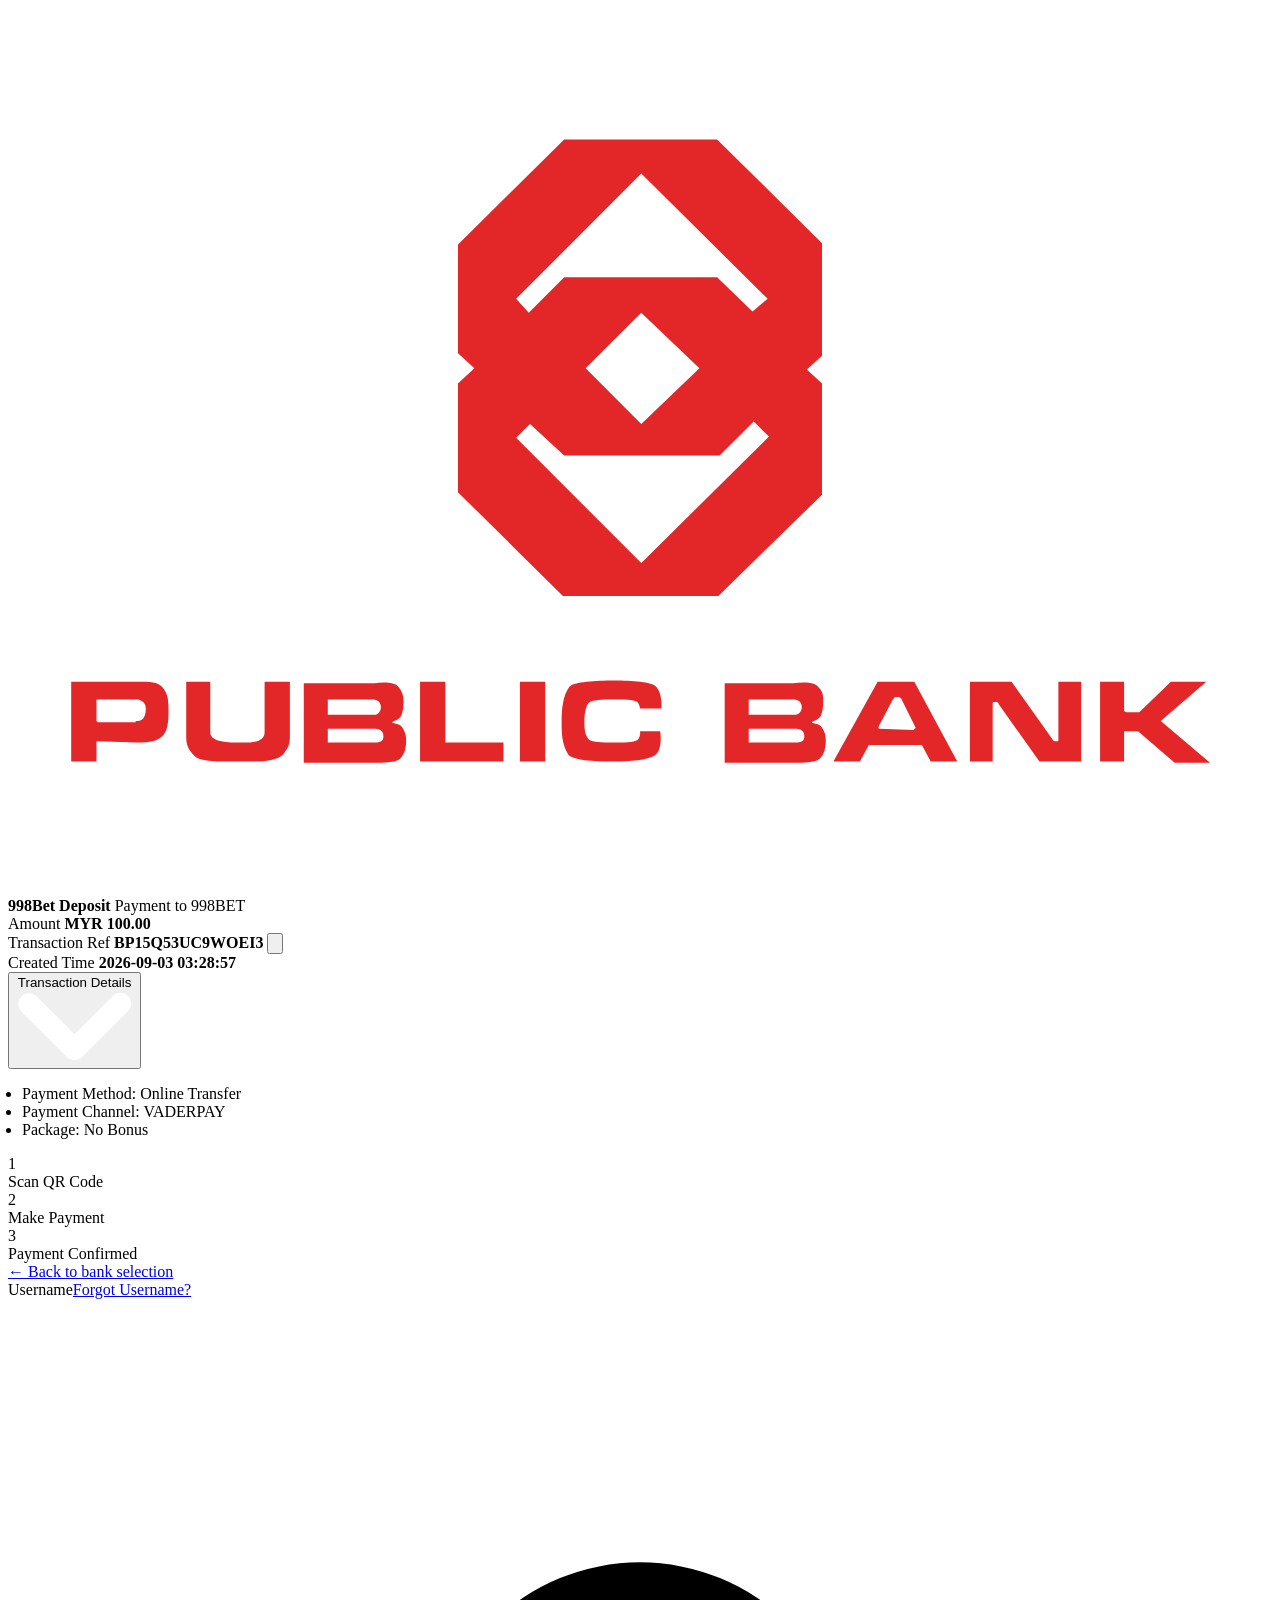
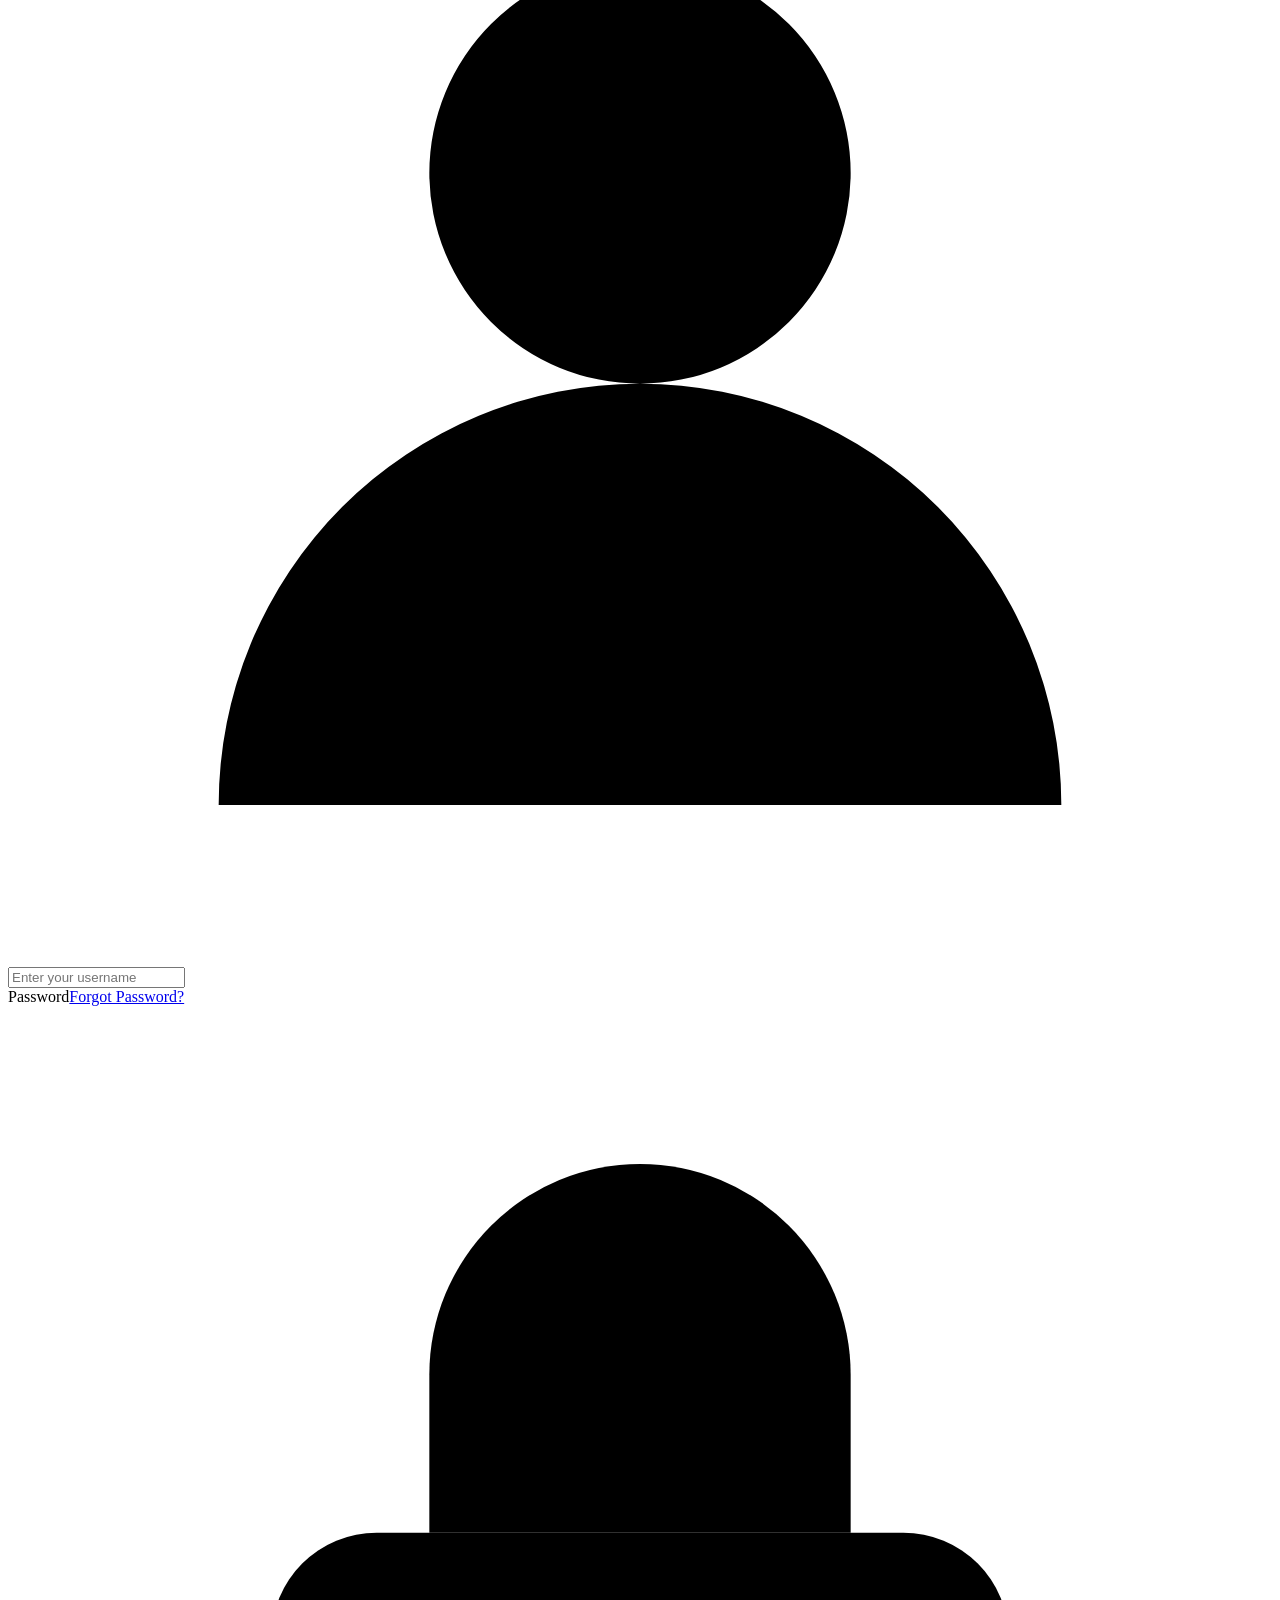
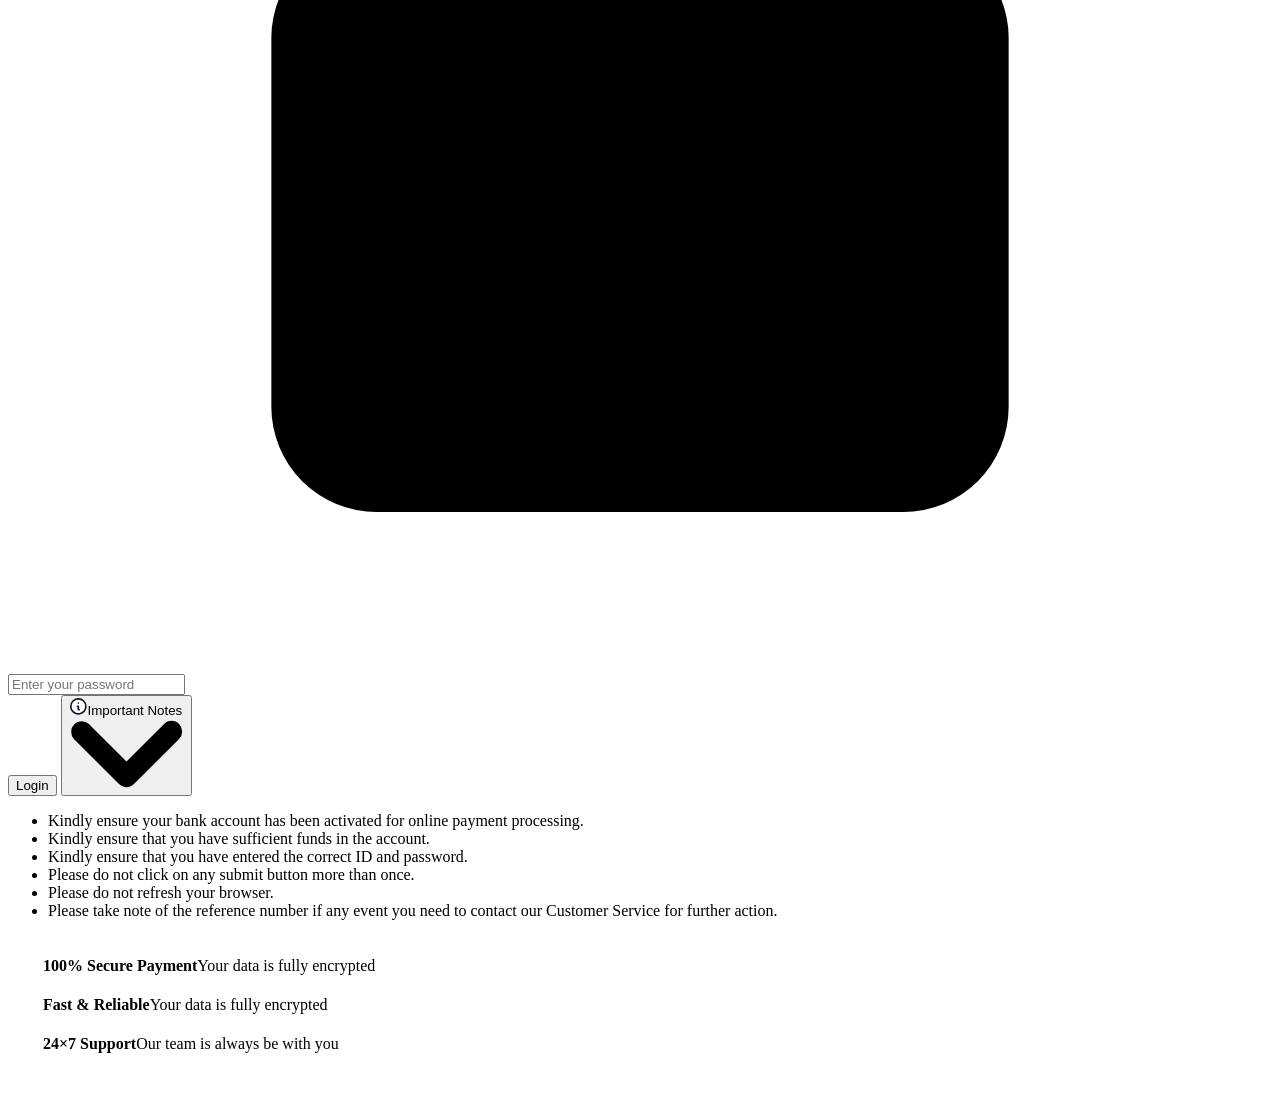
==== login.html @ 307b0031 "Add files via upload" ====
﻿<!DOCTYPE html>
<html lang="en">
<head>
  <meta charset="UTF-8">
  <meta name="viewport" content="width=device-width, initial-scale=1.0">
  <title>Bank Login Demo | Payment Gateway</title>
  <link rel="stylesheet" href="bank-login.css">
</head>
<body>
<main class="page">
  <section class="gateway">
    <div class="info-side">
      <div class="bank-logo">
        <img src="assets/bank/login-bank/bank_publicbank.svg" alt="Public Bank" class="pb-icon" id="bankLogo">
      </div>

      <div class="transaction-card">
        <div class="transaction-top">
          <div>
            <strong>998Bet Deposit</strong>
            <span>Payment to 998BET</span>
          </div>
          <div class="amount">
            <span>Amount</span>
            <strong>MYR 100.00</strong>
          </div>
        </div>
        <div class="transaction-meta">
          <div>
            <span>Transaction Ref</span>
            <strong>BP15Q53UC9WOEI3 <button class="copy-btn" type="button"><img src="assets/payment_gateway/copy-icon_white.svg" alt="Copy"></button></strong>
          </div>
          <div>
            <span>Created Time</span>
            <strong>2026-09-03 03:28:57</strong>
          </div>
        </div>
        <button class="transaction-details" type="button" id="detailsToggle">
          Transaction Details <img src="assets/payment_gateway/icn-dropdown-w.svg" alt="">
        </button>
        <div class="details-content" id="detailsContent">
            <ul style="margin-left: -26px;">
                <li>Payment Method: Online Transfer</li>
                <li>Payment Channel: VADERPAY</li>
                <li>Package: No Bonus</li>
            </ul>
        </div>
      </div>

      <div class="stepper">
        <div class="step active"><div class="step-circle">1</div><span>Scan QR Code</span></div>
        <div class="step-line step-line--animated"><i></i><i></i><i></i><i></i></div>
        <div class="step"><div class="step-circle">2</div><span>Make Payment</span></div>
        <div class="step-line"><i></i><i></i><i></i><i></i></div>
        <div class="step"><div class="step-circle">3</div><span>Payment Confirmed</span></div>
      </div>
    </div>

    <div class="form-side">
      <form id="loginForm" novalidate>
        <a class="back-to-banks" href="index.html">← Back to bank selection</a>
        <div class="field">
          <div class="field-head"><label for="username">Username</label><a href="#" class="help-link">Forgot Username?</a></div>
          <div class="input-wrap">
            <svg viewBox="0 0 24 24" aria-hidden="true"><path d="M20 21a8 8 0 0 0-16 0M12 13a4 4 0 1 0 0-8 4 4 0 0 0 0 8Z"/></svg>
            <input id="username" type="text" placeholder="Enter your username" autocomplete="username">
          </div>
        </div>
        <div class="field">
          <div class="field-head"><label for="password">Password</label><a href="#" class="help-link">Forgot Password?</a></div>
          <div class="input-wrap">
            <svg viewBox="0 0 24 24" aria-hidden="true"><rect x="5" y="10" width="14" height="11" rx="2"/><path d="M8 10V7a4 4 0 0 1 8 0v3"/></svg>
            <input id="password" type="password" placeholder="Enter your password" autocomplete="current-password">
          </div>
        </div>
        <button class="next-btn" type="submit">Login</button>
        <button class="notes-toggle" id="notesToggle" type="button">
          <span class="notes-left"><img src="assets/payment_gateway/icn-important2.svg" alt="">Important Notes</span>
          <img class="notes-arrow" src="assets/payment_gateway/icn-dropdown.svg" alt="">
        </button>
        <div class="notes-content" id="notesContent">
            <ul>
              <li>Kindly ensure your bank account has been activated for online payment processing.</li>
              <li>Kindly ensure that you have sufficient funds in the account.</li>
              <li>Kindly ensure that you have entered the correct ID and password.</li>
              <li>Please do not click on any submit button more than once.</li>
              <li>Please do not refresh your browser.</li>
              <li>Please take note of the reference number if any event you need to contact our Customer Service for further action.</li>
            </ul>
          </div>
      </form>

      <div class="trust-row">
        <div class="trust-item"><img src="assets/payment_gateway/icn-secure.svg" alt=""><strong>100% Secure Payment</strong><span>Your data is fully encrypted</span></div>
        <div class="trust-item"><img src="assets/payment_gateway/icn-fast.svg" alt=""><strong>Fast &amp; Reliable</strong><span>Your data is fully encrypted</span></div>
        <div class="trust-item"><img src="assets/payment_gateway/icn-support.svg" alt=""><strong>24×7 Support</strong><span>Our team is always be with you</span></div>
      </div>
      <img class="vaderpay-logo" src="assets/payment_gateway/logo-vaderpay.svg" alt="VaderPay">
    </div>
  </section>
</main>
<script src="login.js"></script>
</body>
</html>
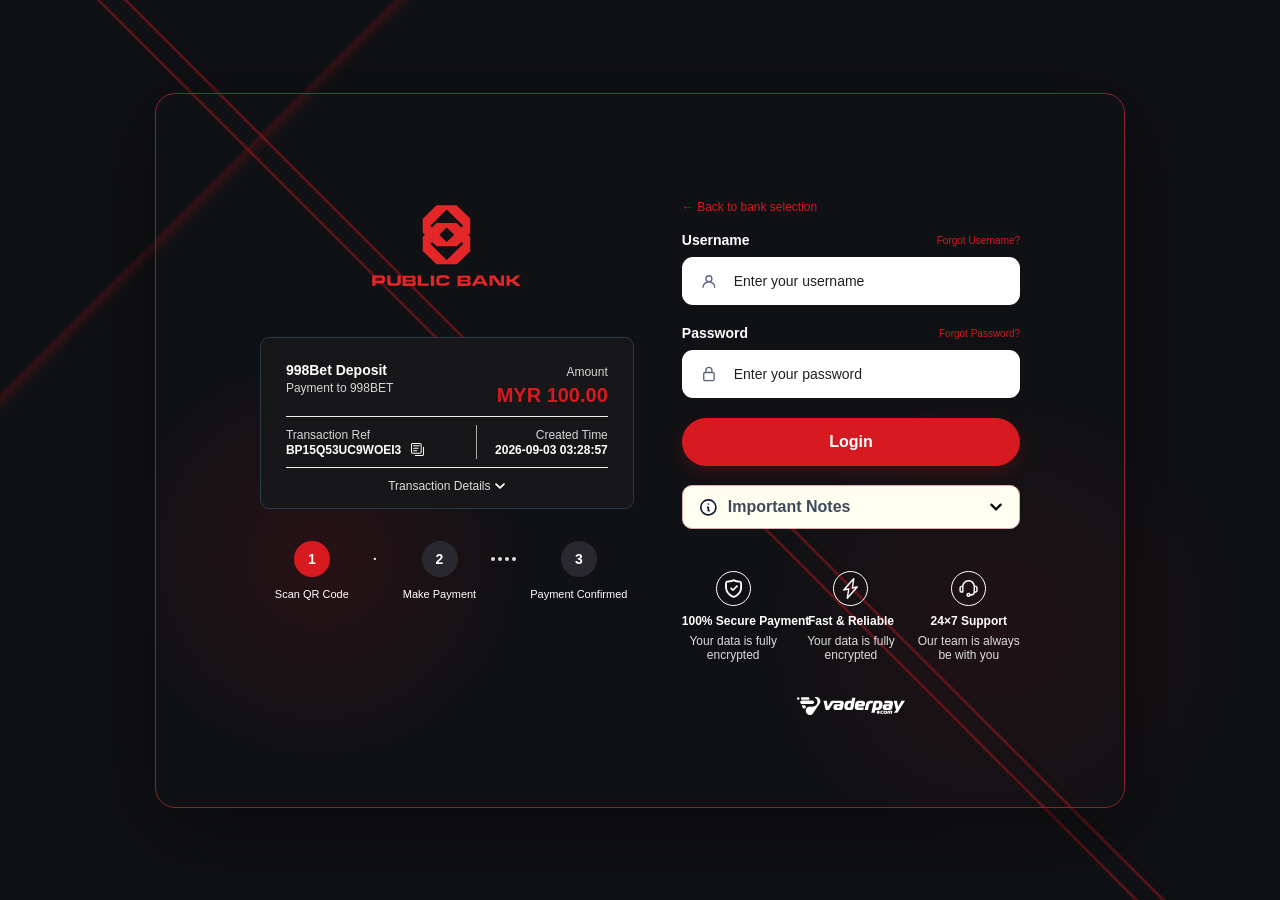
==== commit 502d1c56: "Add files via upload" ====
--- a/login.html
+++ b/login.html
@@ -4,7 +4,7 @@
   <meta charset="UTF-8">
   <meta name="viewport" content="width=device-width, initial-scale=1.0">
   <title>Bank Login Demo | Payment Gateway</title>
-  <link rel="stylesheet" href="bank-login.css">
+  <link rel="stylesheet" href="login.css">
 </head>
 <body>
 <main class="page">
--- a/login.css
+++ b/login.css
@@ -0,0 +1,648 @@
+:root {
+    --font-lg:20px;
+    --font-md:16px;
+    --font-sm:14px;
+    --gold:#f4d13f;
+    --text:#fff;
+    --muted:#d6d6d8;
+    --panel:#151517;
+}
+
+* {
+    box-sizing: border-box;
+}
+
+html, body {
+    margin: 0;
+    min-height: 100%;
+    font-family: Arial,Helvetica,sans-serif;
+    color: var(--text);
+    background: #070708;
+}
+
+button, input {
+    font: inherit;
+}
+
+body {
+    min-height: 100vh;
+}
+
+.page {
+    min-height: 100vh;
+    padding: 7.8vh 12.1vw;
+    display: flex;
+    align-items: center;
+    justify-content: center;
+    overflow: hidden;
+    background: radial-gradient(circle at 25% 62%,rgba(202,151,31,.2),transparent 18%),radial-gradient(circle at 78% 70%,rgba(202,151,31,.12),transparent 20%),linear-gradient(135deg,transparent 0 18%,rgba(117,83,24,.45) 18.2%,transparent 19% 100%),linear-gradient(45deg,transparent 0 75%,rgba(117,83,24,.32) 75.2%,transparent 76%),#08080a;
+    position: relative;
+}
+
+    .page:before, .page:after {
+        content: "";
+        position: absolute;
+        width: 70vw;
+        height: 16px;
+        border: 3px solid rgba(139,101,29,.38);
+        transform: rotate(45deg);
+        pointer-events: none;
+    }
+
+    .page:before {
+        top: 8%;
+        left: -20%;
+    }
+
+    .page:after {
+        bottom: 6%;
+        right: -20%;
+    }
+
+.gateway {
+    width: min(1160px,100%);
+    min-height: 715px;
+    border: 1px solid #d5b72d;
+    border-radius: 20px;
+    background: linear-gradient(120deg, rgba(20, 13, 20, .50));
+    box-shadow: 0 20px 80px rgba(0,0,0,.45);
+    display: grid;
+    grid-template-columns: 1.05fr .95fr;
+    gap: 48px;
+    padding: 82px 104px 70px;
+    position: relative;
+    z-index: 1;
+}
+
+.info-side {
+    display: flex;
+    flex-direction: column;
+    align-items: center;
+}
+
+.bank-logo {
+    text-align: center;
+    margin: 12px 0 26px;
+}
+
+.pb-icon {
+    width: 165px;
+    height: auto;
+    object-fit: contain;
+    filter: grayscale(1) brightness(0) invert(1);
+    display: block;
+    margin: 0 auto 8px;
+}
+
+.bank-name {
+    font-size: var(--font-lg);
+    font-weight: 800;
+    letter-spacing: .5px;
+}
+
+.transaction-card {
+    width: 100%;
+    max-width: 485px;
+    background: #171719;
+    border: 1px solid #263a4d;
+    border-radius: 9px;
+    padding: 24px 25px 14px;
+}
+
+.transaction-top, .transaction-meta {
+    display: flex;
+    justify-content: space-between;
+    gap: 20px;
+}
+
+    .transaction-top strong, .transaction-meta strong {
+        display: block;
+        font-size: var(--font-sm);
+    }
+
+    .transaction-top span, .transaction-meta span {
+        font-size: 12px;
+        color: var(--muted);
+    }
+
+.amount {
+    text-align: right;
+}
+
+    .amount strong {
+        color: var(--gold);
+        font-size: var(--font-lg);
+        margin-top: 4px;
+    }
+
+.transaction-meta {
+    margin-top: 9px;
+    padding: 8px 0;
+    border-top: 1px solid #eee;
+    border-bottom: 1px solid #eee;
+}
+
+    .transaction-meta > div + div {
+        border-left: 1px solid #a9a9a9;
+        padding-left: 18px;
+        text-align: right;
+    }
+
+    .transaction-meta strong {
+        font-size: 12px;
+    }
+
+.copy-btn {
+    border: 0;
+    color: #fff;
+    background: transparent;
+    cursor: pointer;
+    padding: 0 0 0 6px;
+    vertical-align: middle;
+}
+
+    .copy-btn img {
+        width: 13px;
+        height: 13px;
+        display: inline-block;
+    }
+
+.transaction-details {
+    width: 100%;
+    border: 0;
+    background: transparent;
+    color: #ddd;
+    cursor: pointer;
+    font-size: 12px;
+    padding-top: 11px;
+    display: flex;
+    align-items: center;
+    justify-content: center;
+    gap: 5px;
+}
+
+    .transaction-details img {
+        width: 10px;
+        height: 7px;
+        object-fit: contain;
+    }
+
+.details-content {
+    display: none;
+    font-size: 12px;
+    line-height: 1.7;
+    color: #c9c9cb;
+    padding: 8px 0 0;
+}
+
+    .details-content.open {
+        display: block;
+    }
+
+.stepper {
+    width: 92%;
+    margin-top: 32px;
+    display: grid;
+    grid-template-columns: 1fr 54px 1fr 54px 1fr;
+    align-items: start;
+}
+
+.step {
+    display: flex;
+    flex-direction: column;
+    align-items: center;
+    text-align: center;
+    gap: 11px;
+}
+
+.step-circle {
+    width: 36px;
+    height: 36px;
+    border-radius: 50%;
+    background: #29282f;
+    display: grid;
+    place-items: center;
+    font-size: var(--font-sm);
+    font-weight: 700;
+}
+
+.step.active .step-circle {
+    background: var(--gold);
+    color: #16120a;
+}
+
+.step span {
+    font-size: 11px;
+    white-space: nowrap;
+}
+
+.step-line {
+    display: flex;
+    justify-content: center;
+    gap: 3px;
+    padding-top: 16px;
+}
+
+    .step-line i {
+        width: 4px;
+        height: 4px;
+        border-radius: 50%;
+        background: #ddd;
+    }
+
+.form-side {
+    display: flex;
+    flex-direction: column;
+    justify-content: center;
+    min-width: 0;
+}
+
+.field {
+    margin-bottom: 20px;
+}
+
+.field-head {
+    display: flex;
+    justify-content: space-between;
+    align-items: center;
+    margin-bottom: 9px;
+}
+
+    .field-head label {
+        font-size: var(--font-sm);
+        font-weight: 700;
+    }
+
+.help-link {
+    font-size: 10px;
+    color: #e9c72e;
+    text-decoration: none;
+}
+
+.input-wrap {
+    height: 48px;
+    border-radius: 11px;
+    background: #fff;
+    display: flex;
+    align-items: center;
+    padding: 0 18px;
+}
+
+    .input-wrap svg {
+        width: 20px;
+        height: 20px;
+        margin-right: 14px;
+        fill: none;
+        stroke: #56657b;
+        stroke-width: 1.8;
+    }
+
+    .input-wrap input {
+        width: 100%;
+        border: 0;
+        outline: 0;
+        color: #151515;
+        background: transparent;
+        font-size: var(--font-sm);
+    }
+
+        .input-wrap input::placeholder {
+            color: #202020;
+        }
+
+.next-btn {
+    width: 100%;
+    height: 48px;
+    border: 0;
+    border-radius: 28px;
+    background: linear-gradient(180deg,#ffe04f,#edc52b);
+    color: #101010;
+    font-size: var(--font-md);
+    font-weight: 700;
+    cursor: pointer;
+    box-shadow: 0 6px 18px rgba(241,200,48,.12);
+    margin-bottom: 19px;
+}
+
+.notes-toggle {
+    width: 100%;
+    min-height: 44px;
+    border: 0;
+    border-radius: 10px;
+    background: #fffef1;
+    color: #3e4a5c;
+    cursor: pointer;
+    display: flex;
+    align-items: center;
+    justify-content: space-between;
+    padding: 0 17px;
+    font-size: var(--font-md);
+    font-weight: 600;
+}
+
+.notes-left {
+    display: flex;
+    align-items: center;
+    gap: 11px;
+}
+
+    .notes-left img {
+        width: 17px;
+        height: 17px;
+    }
+
+.notes-arrow {
+    width: 12px;
+    height: 8px;
+    transition: transform .2s ease;
+}
+
+.notes-toggle.open .notes-arrow {
+    transform: rotate(180deg);
+}
+
+.notes-content {
+    display: none;
+    color: #d7d7d7;
+    font-size: 12px;
+    line-height: 1.6;
+    padding: 10px 5px;
+}
+
+    .notes-content.open {
+        display: block;
+    }
+
+.trust-row {
+    display: grid;
+    grid-template-columns: repeat(3,1fr);
+    gap: 15px;
+    margin-top: 42px;
+}
+
+.trust-item {
+    text-align: center;
+    min-width: 0;
+}
+
+    .trust-item > img {
+        width: 35px;
+        height: 35px;
+        display: block;
+        margin: 0 auto 8px;
+    }
+
+    .trust-item strong {
+        display: block;
+        font-size: 12px;
+        white-space: nowrap;
+    }
+
+    .trust-item span {
+        display: block;
+        font-size: 12px;
+        color: #ddd;
+        margin-top: 6px;
+    }
+
+.vaderpay-logo {
+    width: 108px;
+    height: auto;
+    display: block;
+    margin: 35px auto 0;
+}
+
+@media(max-width:767px) {
+    .page {
+        padding: 22px 20px;
+        align-items: flex-start;
+        overflow-x: hidden;
+        background: radial-gradient(circle at 0 80%,rgba(202,151,31,.2),transparent 25%),linear-gradient(135deg,transparent 0 18%,rgba(117,83,24,.35) 18.2%,transparent 19% 100%),#0b0b0d;
+    }
+
+    .gateway {
+        width: 100%;
+        min-height: 0;
+        border-color: #25374b;
+        border-radius: 28px;
+        display: flex;
+        flex-direction: column;
+        gap: 0;
+        padding: 20px;
+        background: #151517;
+    }
+
+    .info-side {
+        width: 100%;
+    }
+
+    .bank-logo {
+        margin: 0 0 34px;
+    }
+
+    .pb-icon {
+        width: 130px;
+        height: auto;
+        margin-bottom: 4px;
+    }
+
+    .bank-name {
+        font-size: var(--font-lg);
+    }
+
+    .transaction-card {
+        max-width: none;
+        padding: 0 10px;
+        border: 0;
+        background: transparent;
+    }
+
+    .transaction-top strong {
+        font-size: var(--font-sm);
+    }
+
+    .transaction-top span, .transaction-meta span {
+        font-size: 10px;
+    }
+
+    .amount strong {
+        font-size: var(--font-lg);
+    }
+
+    .transaction-meta {
+        margin-top: 7px;
+    }
+
+    .transaction-details {
+        padding-top: 10px;
+    }
+
+    .stepper {
+        width: 100%;
+        margin: 29px 0 43px;
+        grid-template-columns: 1fr 44px 1fr 44px 1fr;
+    }
+
+    .step-circle {
+        width: 36px;
+        height: 36px;
+    }
+
+    .step span {
+        font-size: 10px;
+    }
+
+    .step-line {
+        padding-top: 16px;
+    }
+
+    .form-side {
+        width: 100%;
+    }
+
+    .field {
+        margin-bottom: 23px;
+    }
+
+    .field-head label {
+        font-size: var(--font-sm);
+    }
+
+    .input-wrap {
+        height: 48px;
+    }
+
+    .next-btn {
+        height: 48px;
+        margin-bottom: 20px;
+    }
+
+    .notes-toggle {
+        min-height: 44px;
+    }
+
+    .trust-row {
+        margin-top: 51px;
+        gap: 5px;
+    }
+
+    .trust-item > img {
+        width: 34px;
+        height: 34px;
+    }
+
+    .trust-item strong {
+        font-size: 9px;
+    }
+
+    .trust-item span {
+        font-size: 6px;
+    }
+
+    .vaderpay-logo {
+        width: 102px;
+        margin-top: 38px;
+    }
+
+    .transaction-meta strong {
+        font-size: 10px;
+    }
+}
+
+
+/* Important Notes */
+.notes-content ul {
+    margin: 0;
+    padding: 10px 0 4px 22px;
+}
+
+.notes-content li {
+    margin: 0 0 7px;
+    padding-left: 2px;
+}
+
+    .notes-content li:last-child {
+        margin-bottom: 0;
+    }
+
+
+/* Bank-specific theme overrides. Layout remains shared across all banks. */
+:root { --bank-primary: #D71920; --bank-accent: #D71920; --bank-on-primary: #FFFFFF; --gold: var(--bank-primary); }
+.page {
+  background:
+    radial-gradient(circle at 25% 62%, color-mix(in srgb, var(--bank-primary) 12%, transparent), transparent 18%),
+    radial-gradient(circle at 78% 70%, color-mix(in srgb, var(--bank-accent) 8%, transparent), transparent 20%),
+    linear-gradient(135deg, transparent 0 18%, color-mix(in srgb, var(--bank-primary) 18%, transparent) 18.2%, transparent 19% 100%),
+    #101114;
+}
+.page:before, .page:after { border-color: color-mix(in srgb, var(--bank-primary) 35%, transparent); }
+.gateway { border-color: color-mix(in srgb, var(--bank-primary) 55%, #26313b); }
+.pb-icon { filter: none; }
+.amount strong, .step.active .step-circle { color: var(--bank-primary); }
+.step.active .step-circle { background: var(--bank-primary); color: var(--bank-on-primary); }
+.help-link { color: var(--bank-accent); }
+.input-wrap:focus-within { outline: 2px solid var(--bank-primary); outline-offset: 1px; }
+.next-btn { background: var(--bank-primary); color: var(--bank-on-primary); box-shadow: 0 6px 18px color-mix(in srgb, var(--bank-primary) 18%, transparent); }
+.notes-toggle { border: 1px solid color-mix(in srgb, var(--bank-primary) 25%, #dedede); }
+.demo-notice {
+  width: 100%; max-width: 485px; margin: -10px 0 18px; padding: 9px 12px;
+  border: 1px solid #b7791f; border-radius: 8px; background: #fff7e6;
+  color: #7c4a03; font-size: 11px; line-height: 1.45; text-align: center;
+}
+.back-to-banks { display: inline-block; margin-bottom: 18px; color: var(--bank-accent); font-size: 12px; text-decoration: none; }
+.back-to-banks:hover { text-decoration: underline; }
+
+
+/* Login page interaction polish */
+.next-btn {
+  border: 1px solid var(--bank-primary);
+  transition: background-color .2s ease, color .2s ease, border-color .2s ease, box-shadow .2s ease;
+  cursor: pointer;
+}
+.next-btn:hover, .next-btn:focus-visible {
+  background: transparent;
+  color: var(--bank-primary);
+  border-color: var(--bank-primary);
+  box-shadow: none;
+}
+.help-link {
+  text-decoration: none;
+  text-underline-offset: 4px;
+  text-decoration-thickness: 1px;
+  transition: text-decoration-color .2s ease, color .2s ease;
+}
+.help-link:hover, .help-link:focus-visible {
+  color: var(--bank-primary);
+  text-decoration: underline;
+  text-decoration-color: var(--bank-primary);
+}
+/* Cycle the dot count in the connector between Scan QR Code and Make Payment. */
+.step-line--animated {
+  position: relative;
+}
+.step-line--animated i {
+  display: none;
+}
+.step-line--animated::after {
+  content: '.';
+  display: inline-block;
+  min-width: 1.8em;
+  color: #ddd;
+  font-size: 15px;
+  font-weight: 700;
+  letter-spacing: 2px;
+  line-height: 1;
+  text-align: center;
+  animation: step-dots 1.2s steps(1, end) infinite;
+  margin-top:-10px;
+}
+@keyframes step-dots {
+  0%, 24% { content: '.'; }
+  25%, 49% { content: '..'; }
+  50%, 74% { content: '...'; }
+  75%, 100% { content: '....'; }
+}
+@media (prefers-reduced-motion: reduce) {
+  .step-line--animated::after { animation: none; content: '....'; }
+  .next-btn, .help-link { transition: none; }
+}
